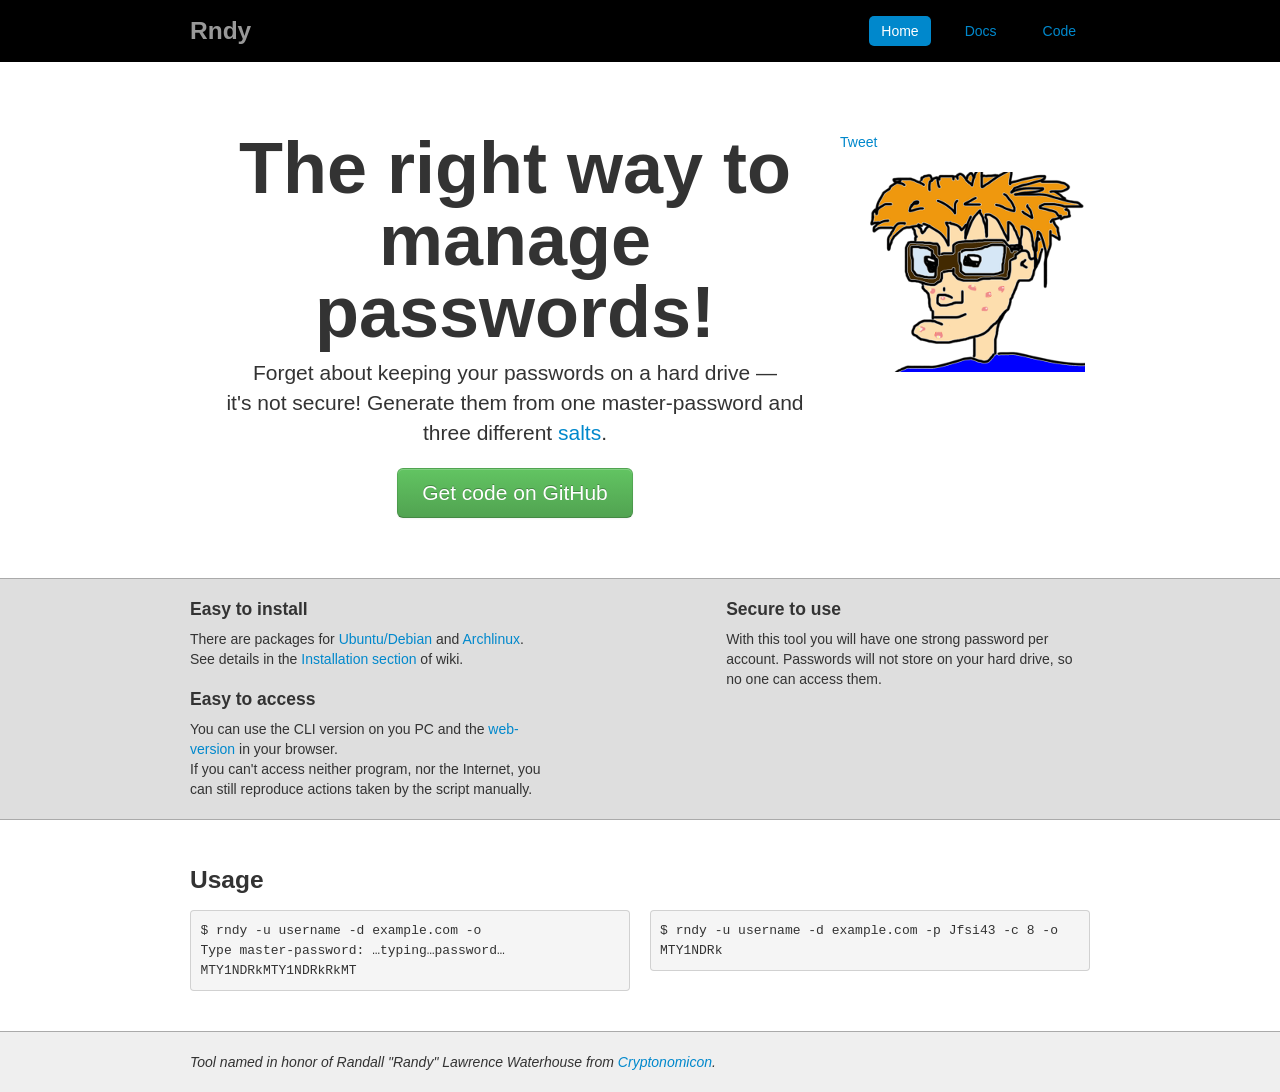
==== index.html @ e41f3a98 "move likes to top" ====
<!DOCTYPE HTML>
<html lang="en">
<head>
    <meta charset="UTF-8">
    <meta name="viewport" content="width=device-width, initial-scale=1, maximum-scale=1">
    <title>Rndy - yet another password manager</title>
    <link rel="shortcut icon" href="favicon.ico">
    <link rel="stylesheet" href="css/bootstrap.min.css" />
    <link rel="stylesheet" href="css/style.css" />
    <link rel="stylesheet" href="css/handheld.css" />
</head>
<body>

    <div id="fb-root"></div>
    <script>(function(d, s, id) {
      var js, fjs = d.getElementsByTagName(s)[0];
      if (d.getElementById(id)) return;
      js = d.createElement(s); js.id = id;
      js.src = "//connect.facebook.net/ru_RU/all.js#xfbml=1&appId=309467619168850";
      fjs.parentNode.insertBefore(js, fjs);
    }(document, 'script', 'facebook-jssdk'));</script>


    <div class="container-narrow">
        <div class="masthead">
            <div class="masthead-inner">
                <ul class="nav nav-pills pull-right">
                    <li class="active"><a href="http://fiskus.github.com/rndy">Home</a></li>
                    <li><a href="https://github.com/fiskus/rndy/wiki">Docs</a></li>
                    <li><a href="https://github.com/fiskus/rndy">Code</a></li>
                </ul>
                <h3 class="muted">Rndy</h3>
            </div>
        </div>
        <div class="jumbotron">
            <div class="jumbotron-inner">
                <h1>The right way to manage passwords!</h1>
                <p class="lead">Forget about keeping your passwords on&nbsp;a&nbsp;hard&nbsp;drive &mdash; it's&nbsp;not&nbsp;secure!
                    Generate them from one&nbsp;master-password and three&nbsp;different&nbsp;<a href="https://en.wikipedia.org/wiki/Salt_(cryptography)">salts</a>.</p>
                <a class="btn btn-large btn-success" href="https://github.com/fiskus/rndy">Get code on GitHub</a>
            </div>
            <div class="social">
                <span class="twitter-like">
                    <a href="https://twitter.com/share" class="twitter-share-button" data-url="http://fiskus.github.com/rndy/" data-via="fiskus" data-count="none">Tweet</a>
                </span>
                <span class="google-like">
                    <div class="g-plusone" data-annotation="inline" data-width="80"></div>
                </span>
                <span class="facebook-like">
                    <div class="fb-like" data-href="http://fiskus.github.com/rndy/" data-send="false" data-layout="button_count" data-width="150" data-show-faces="false"></div>
                </span>
            </div>
        </div>
        <div class="row-fluid marketing">
            <div class="marketing-inner">
                <div class="span5">
                    <h4>Easy to install</h4>
                    <p>There are packages for <a href="files/rndy.deb">Ubuntu/Debian</a> and <a href="https://aur.archlinux.org/packages/rndy-git/">Archlinux</a>.
                        <br>See details in the <a href="https://github.com/fiskus/rndy/wiki/Installation">Installation section</a> of wiki.</p>

                    <h4>Easy to access</h4>
                    <p>You can use the CLI&nbsp;version on you PC and the&nbsp;<a href="http://pass.fiskus.name">web-version</a> in&nbsp;your&nbsp;browser.
                        <br>If you can't access neither program, nor the Internet, you can still reproduce actions taken by the script manually.</p>
                </div>

                <div class="span2"></div>

                <div class="span5">
                  <h4>Secure to use</h4>
                  <p>With this tool you will have one strong password per account. Passwords will not store on your hard drive, so no one can access them.</p>
                </div>
            </div>
        </div>
        <div class="usage">
            <div class="usage-inner row-fluid">
                <div class="span6">
                <h3>Usage</h3>
<pre>$ rndy -u username -d example.com -o
Type master-password: &hellip;typing&hellip;password&hellip;
MTY1NDRkMTY1NDRkRkMT</pre>
                </div>
                <div class="span6">
                <h3>&nbsp;</h3>
<pre>$ rndy -u username -d example.com -p Jfsi43 -c 8 -o
MTY1NDRk</pre>
                </div>
            </div>
        </div>
        <footer class="footer">
            <div class="footer-inner">
                <p><em>Tool named in honor of Randall "Randy" Lawrence Waterhouse from <a href="https://en.wikipedia.org/wiki/Cryptonomicon">Cryptonomicon</a>.</em></p>
            </div>
        </footer>
    </div>

    <script>!function(d,s,id){var js,fjs=d.getElementsByTagName(s)[0];if(!d.getElementById(id)){js=d.createElement(s);js.id=id;js.src="//platform.twitter.com/widgets.js";fjs.parentNode.insertBefore(js,fjs);}}(document,"script","twitter-wjs");</script>

    <!-- Place this tag after the last +1 button tag. -->
    <script type="text/javascript">
      (function() {
        var po = document.createElement('script'); po.type = 'text/javascript'; po.async = true;
        po.src = 'https://apis.google.com/js/plusone.js';
        var s = document.getElementsByTagName('script')[0]; s.parentNode.insertBefore(po, s);
      })();
    </script>
</body>
</html>
---- css/style.css ----
body {
    background-color: #FFF;
}

.container-narrow {
    margin: 0 auto;
}

.masthead {
    background-color: #000;
    margin: 0 0 30px;
}

.masthead-inner {
    margin: 0 auto;
    max-width: 900px;
    padding: 1px 0;
}

.masthead .nav {
    margin: 13px 0;
}

.nav-pills > li {
    margin: 0 0 0 20px;
}

.jumbotron {
    margin: 60px auto;
    text-align: center;
    background: url(../img/mascot.png) no-repeat 700px 50px;
    padding: 0 20px 0 20px;
    display: table;
    width: 900px;
}

.jumbotron-inner {
    display: table-cell;
    width: 650px;
    vertical-align: top;
}

.social  {
    display: table-cell;
    vertical-align: top;
}

.jumbotron h1 {
    font-size: 72px;
    line-height: 1;
}

.jumbotron .btn {
    font-size: 21px;
    padding: 14px 24px;
}

.marketing {
    margin: 30px 0;
    background-color: #DEDEDE;
    border: 1px solid #AAA;
    border-width: 1px 0;
    padding: 0 0 10px;
}

.marketing-inner {
    margin: auto;
    max-width: 900px;
}

.footer {
    margin: 30px 0 0;
    padding: 20px 0 10px;
    border-top: 1px solid #AAA;
    background-color: #EFEFEF;
}

.footer-inner {
    max-width: 900px;
    margin: auto;
}

.marketing-inner h4 {
    margin: 20px 0 10px;
}

.usage {
    overflow: hidden;
}

.usage-inner {
    max-width: 900px;
    margin: auto;
}

.social > span {
    margin: 10px auto;
    text-align: left;
    float: left;
}

.twitter-like {
    width: 100px;
}

.google-like {
    width: 80px;
}

.facebook-like {
    width: 150px;
    margin: 0 -80px 0 0;
}
---- css/handheld.css ----
@media handheld,
screen and ( max-width:640px ),
screen and ( max-device-width:640px ) {
    .masthead-inner,
    .jumbotron,
    .marketing-inner,
    .footer-inner,
    .usage-inner {
        max-width: 100%;
        padding: 1px 20px;
    }

    .jumbotron h1 {
        padding: 0;
        font-size: 36px;
    }

    .jumbotron {
        background: none;
        margin: 30px auto;
    }

    .marketing .marketing-inner>div,
    .usage .usage-inner>div {
        width: auto;
        margin: 0;
        float: none;
    }

    .usage-inner {
        width: auto;
    }
}
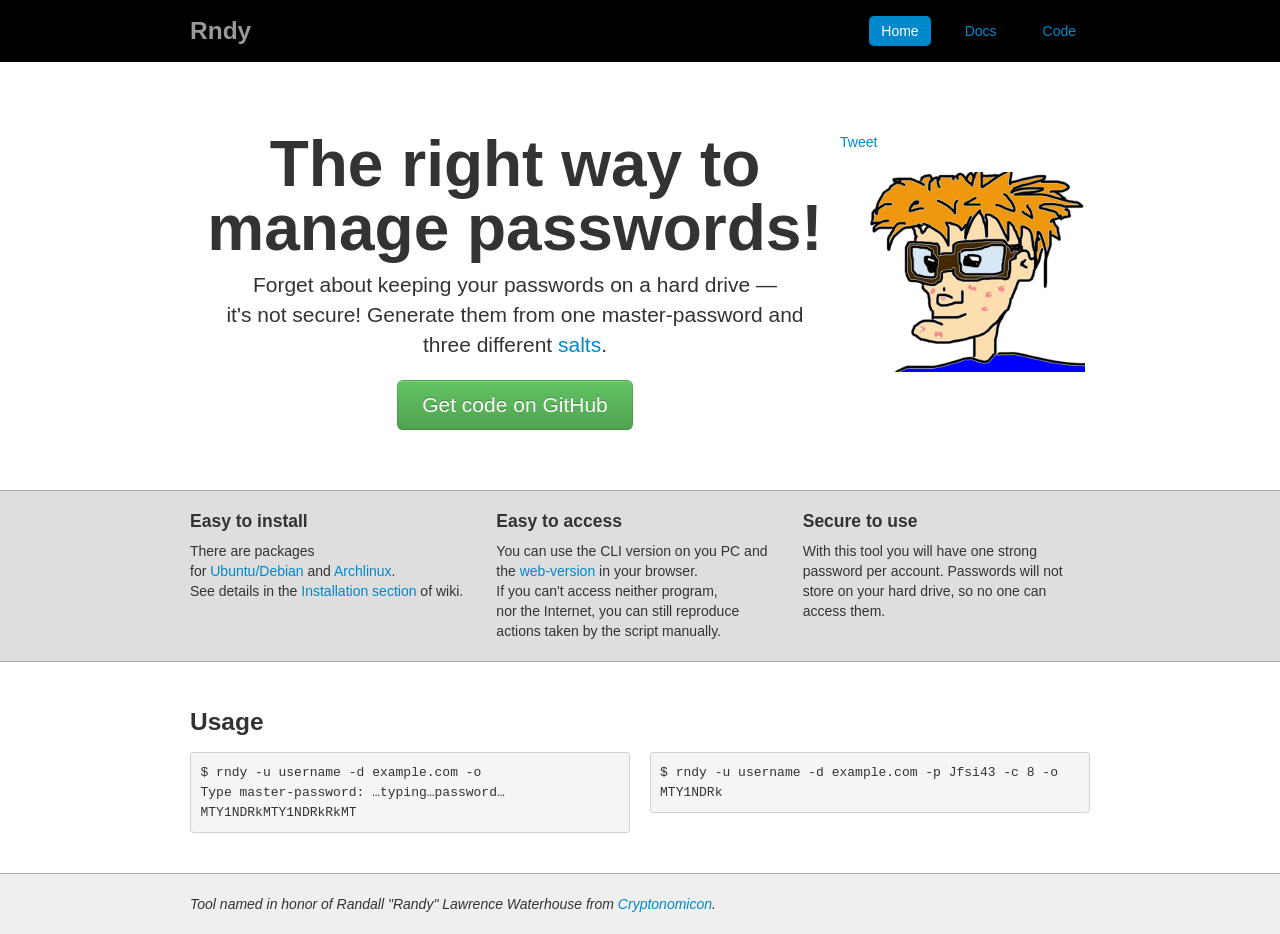
==== commit ca96c439: "more typography fixes" ====
--- a/index.html
+++ b/index.html
@@ -34,7 +34,7 @@
         </div>
         <div class="jumbotron">
             <div class="jumbotron-inner">
-                <h1>The right way to manage passwords!</h1>
+                <h1>The right&nbsp;way to manage&nbsp;passwords!</h1>
                 <p class="lead">Forget about keeping your passwords on&nbsp;a&nbsp;hard&nbsp;drive &mdash; it's&nbsp;not&nbsp;secure!
                     Generate them from one&nbsp;master-password and three&nbsp;different&nbsp;<a href="https://en.wikipedia.org/wiki/Salt_(cryptography)">salts</a>.</p>
                 <a class="btn btn-large btn-success" href="https://github.com/fiskus/rndy">Get code on GitHub</a>
@@ -53,21 +53,19 @@
         </div>
         <div class="row-fluid marketing">
             <div class="marketing-inner">
-                <div class="span5">
+                <div class="span4">
                     <h4>Easy to install</h4>
-                    <p>There are packages for <a href="files/rndy.deb">Ubuntu/Debian</a> and <a href="https://aur.archlinux.org/packages/rndy-git/">Archlinux</a>.
-                        <br>See details in the <a href="https://github.com/fiskus/rndy/wiki/Installation">Installation section</a> of wiki.</p>
-
+                    <p>There are packages for&nbsp;<a href="files/rndy.deb">Ubuntu/Debian</a>&nbsp;and&nbsp;<a href="https://aur.archlinux.org/packages/rndy-git/">Archlinux</a>.
+                        <br>See details in the <a href="https://github.com/fiskus/rndy/wiki/Installation">Installation&nbsp;section</a> of wiki.</p>
+                </div>
+                <div class="span4">
                     <h4>Easy to access</h4>
                     <p>You can use the CLI&nbsp;version on you PC and the&nbsp;<a href="http://pass.fiskus.name">web-version</a> in&nbsp;your&nbsp;browser.
-                        <br>If you can't access neither program, nor the Internet, you can still reproduce actions taken by the script manually.</p>
+                        <br>If you can't access neither&nbsp;program, nor&nbsp;the&nbsp;Internet, you can still reproduce actions taken by&nbsp;the&nbsp;script manually.</p>
                 </div>
-
-                <div class="span2"></div>
-
-                <div class="span5">
-                  <h4>Secure to use</h4>
-                  <p>With this tool you will have one strong password per account. Passwords will not store on your hard drive, so no one can access them.</p>
+                <div class="span4">
+                    <h4>Secure to use</h4>
+                    <p>With this tool you will have one strong password per account. Passwords will not store on your hard drive, so no one can access them.</p>
                 </div>
             </div>
         </div>
--- a/css/style.css
+++ b/css/style.css
@@ -46,7 +46,7 @@
 }
 
 .jumbotron h1 {
-    font-size: 72px;
+    font-size: 64px;
     line-height: 1;
 }
 
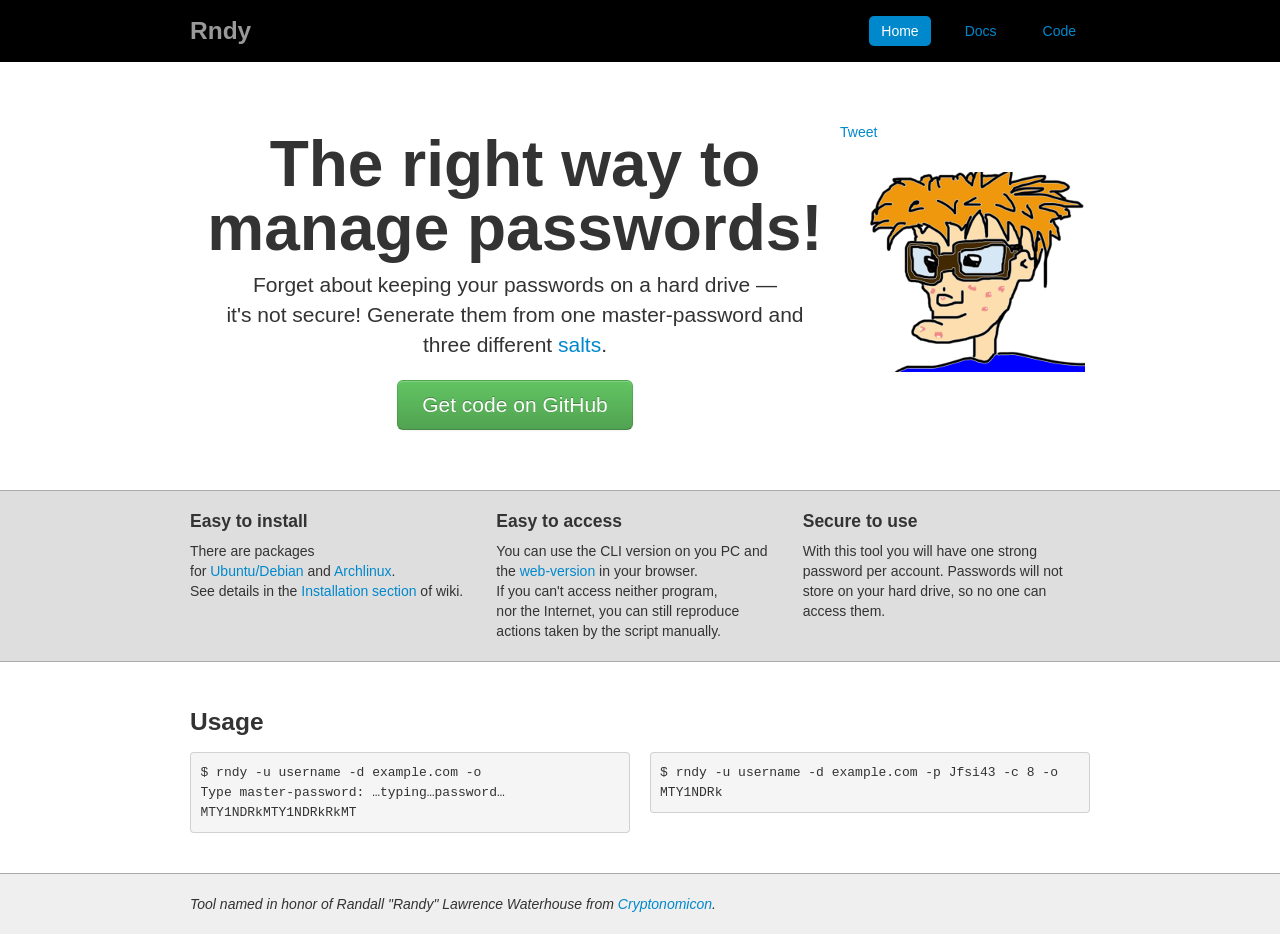
==== commit d9dba743: "add piwik code" ====
--- a/index.html
+++ b/index.html
@@ -101,5 +101,18 @@
         var s = document.getElementsByTagName('script')[0]; s.parentNode.insertBefore(po, s);
       })();
     </script>
+
+    <!-- Piwik -->
+    <script type="text/javascript">
+    var pkBaseURL = (("https:" == document.location.protocol) ? "https://piwik.fiskus.name/" : "http://piwik.fiskus.name/");
+    document.write(unescape("%3Cscript src='" + pkBaseURL + "piwik.js' type='text/javascript'%3E%3C/script%3E"));
+    </script><script type="text/javascript">
+    try {
+    var piwikTracker = Piwik.getTracker(pkBaseURL + "piwik.php", 2);
+    piwikTracker.trackPageView();
+    piwikTracker.enableLinkTracking();
+    } catch( err ) {}
+    </script><noscript><p><img src="http://piwik.fiskus.name/piwik.php?idsite=2" style="border:0" alt="" /></p></noscript>
+    <!-- End Piwik Tracking Code -->
 </body>
 </html>
--- a/css/style.css
+++ b/css/style.css
@@ -94,20 +94,20 @@
 }
 
 .social > span {
-    margin: 10px auto;
+    margin: 0 auto;
     text-align: left;
     float: left;
 }
 
-.twitter-like {
+.social .twitter-like {
     width: 100px;
 }
 
-.google-like {
+.social .google-like {
     width: 80px;
 }
 
-.facebook-like {
+.social .facebook-like {
     width: 150px;
     margin: 0 -80px 0 0;
 }
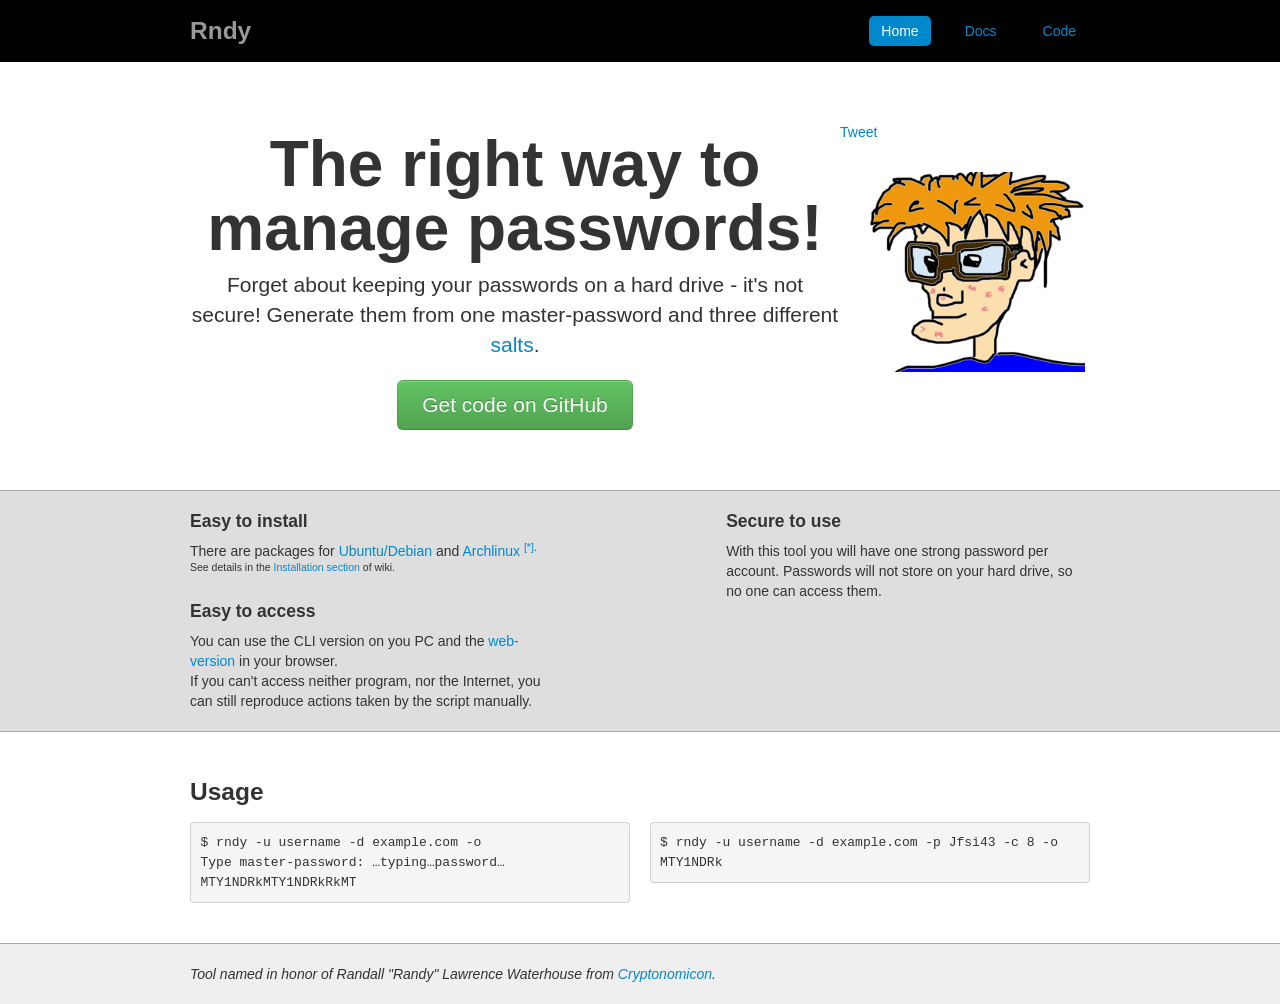
==== commit 4c71ae66: "update links" ====
--- a/index.html
+++ b/index.html
@@ -34,38 +34,41 @@
         </div>
         <div class="jumbotron">
             <div class="jumbotron-inner">
-                <h1>The right&nbsp;way to manage&nbsp;passwords!</h1>
-                <p class="lead">Forget about keeping your passwords on&nbsp;a&nbsp;hard&nbsp;drive &mdash; it's&nbsp;not&nbsp;secure!
-                    Generate them from one&nbsp;master-password and three&nbsp;different&nbsp;<a href="https://en.wikipedia.org/wiki/Salt_(cryptography)">salts</a>.</p>
+                <h1>The right way to manage passwords!</h1>
+                <p class="lead">Forget about keeping your passwords on a hard drive - it's not secure!
+                    Generate them from one master-password and three different <a href="https://en.wikipedia.org/wiki/Salt_(cryptography)">salts</a>.</p>
                 <a class="btn btn-large btn-success" href="https://github.com/fiskus/rndy">Get code on GitHub</a>
             </div>
             <div class="social">
+                <span class="facebook-like">
+                    <div class="fb-like" data-href="http://fiskus.github.com/rndy/" data-send="false" data-width="450" data-show-faces="false"></div>
+                </span>
                 <span class="twitter-like">
                     <a href="https://twitter.com/share" class="twitter-share-button" data-url="http://fiskus.github.com/rndy/" data-via="fiskus" data-count="none">Tweet</a>
                 </span>
                 <span class="google-like">
-                    <div class="g-plusone" data-annotation="inline" data-width="80"></div>
-                </span>
-                <span class="facebook-like">
-                    <div class="fb-like" data-href="http://fiskus.github.com/rndy/" data-send="false" data-layout="button_count" data-width="150" data-show-faces="false"></div>
+                    <div class="g-plusone" data-annotation="inline" data-width="300"></div>
                 </span>
             </div>
         </div>
         <div class="row-fluid marketing">
             <div class="marketing-inner">
-                <div class="span4">
+                <div class="span5">
                     <h4>Easy to install</h4>
-                    <p>There are packages for&nbsp;<a href="files/rndy.deb">Ubuntu/Debian</a>&nbsp;and&nbsp;<a href="https://aur.archlinux.org/packages/rndy-git/">Archlinux</a>.
-                        <br>See details in the <a href="https://github.com/fiskus/rndy/wiki/Installation">Installation&nbsp;section</a> of wiki.</p>
+                    <p>There are packages for <a href="files/rndy-git-20121218.deb">Ubuntu/Debian</a> and <a href="https://aur.archlinux.org/packages/rndy-git/">Archlinux</a>
+                        <sup><a href="files/rndy-git-20121218-1-any.pkg.tar.xz">[*]</a>.
+                        <br>See details in the <a href="https://github.com/fiskus/rndy/wiki/Installation">Installation section</a> of wiki.</p>
+
+                    <h4>Easy to access</h4>
+                    <p>You can use the CLI version on you PC and the <a href="http://pass.fiskus.name">web-version</a> in your browser.
+                        <br>If you can't access neither program, nor the Internet, you can still reproduce actions taken by the script manually.</p>
                 </div>
-                <div class="span4">
-                    <h4>Easy to access</h4>
-                    <p>You can use the CLI&nbsp;version on you PC and the&nbsp;<a href="http://pass.fiskus.name">web-version</a> in&nbsp;your&nbsp;browser.
-                        <br>If you can't access neither&nbsp;program, nor&nbsp;the&nbsp;Internet, you can still reproduce actions taken by&nbsp;the&nbsp;script manually.</p>
-                </div>
-                <div class="span4">
-                    <h4>Secure to use</h4>
-                    <p>With this tool you will have one strong password per account. Passwords will not store on your hard drive, so no one can access them.</p>
+
+                <div class="span2"></div>
+
+                <div class="span5">
+                  <h4>Secure to use</h4>
+                  <p>With this tool you will have one strong password per account. Passwords will not store on your hard drive, so no one can access them.</p>
                 </div>
             </div>
         </div>
@@ -101,18 +104,5 @@
         var s = document.getElementsByTagName('script')[0]; s.parentNode.insertBefore(po, s);
       })();
     </script>
-
-    <!-- Piwik -->
-    <script type="text/javascript">
-    var pkBaseURL = (("https:" == document.location.protocol) ? "https://piwik.fiskus.name/" : "http://piwik.fiskus.name/");
-    document.write(unescape("%3Cscript src='" + pkBaseURL + "piwik.js' type='text/javascript'%3E%3C/script%3E"));
-    </script><script type="text/javascript">
-    try {
-    var piwikTracker = Piwik.getTracker(pkBaseURL + "piwik.php", 2);
-    piwikTracker.trackPageView();
-    piwikTracker.enableLinkTracking();
-    } catch( err ) {}
-    </script><noscript><p><img src="http://piwik.fiskus.name/piwik.php?idsite=2" style="border:0" alt="" /></p></noscript>
-    <!-- End Piwik Tracking Code -->
 </body>
 </html>
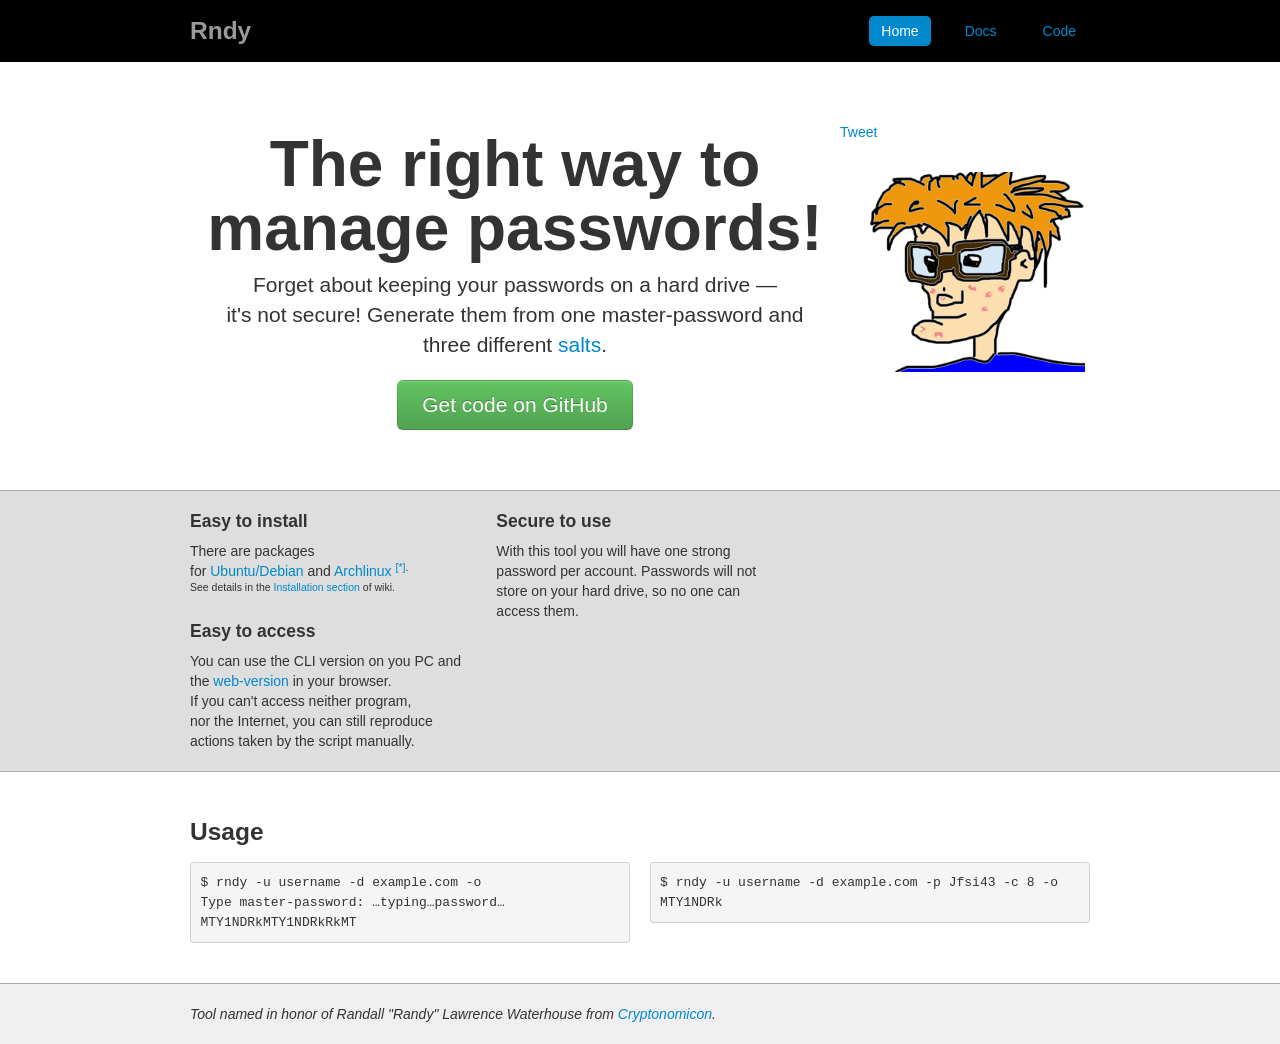
==== commit 9152f11e: "merge with latest" ====
--- a/index.html
+++ b/index.html
@@ -34,41 +34,38 @@
         </div>
         <div class="jumbotron">
             <div class="jumbotron-inner">
-                <h1>The right way to manage passwords!</h1>
-                <p class="lead">Forget about keeping your passwords on a hard drive - it's not secure!
-                    Generate them from one master-password and three different <a href="https://en.wikipedia.org/wiki/Salt_(cryptography)">salts</a>.</p>
+                <h1>The right&nbsp;way to manage&nbsp;passwords!</h1>
+                <p class="lead">Forget about keeping your passwords on&nbsp;a&nbsp;hard&nbsp;drive &mdash; it's&nbsp;not&nbsp;secure!
+                    Generate them from one&nbsp;master-password and three&nbsp;different&nbsp;<a href="https://en.wikipedia.org/wiki/Salt_(cryptography)">salts</a>.</p>
                 <a class="btn btn-large btn-success" href="https://github.com/fiskus/rndy">Get code on GitHub</a>
             </div>
             <div class="social">
-                <span class="facebook-like">
-                    <div class="fb-like" data-href="http://fiskus.github.com/rndy/" data-send="false" data-width="450" data-show-faces="false"></div>
-                </span>
                 <span class="twitter-like">
                     <a href="https://twitter.com/share" class="twitter-share-button" data-url="http://fiskus.github.com/rndy/" data-via="fiskus" data-count="none">Tweet</a>
                 </span>
                 <span class="google-like">
-                    <div class="g-plusone" data-annotation="inline" data-width="300"></div>
+                    <div class="g-plusone" data-annotation="inline" data-width="80"></div>
+                </span>
+                <span class="facebook-like">
+                    <div class="fb-like" data-href="http://fiskus.github.com/rndy/" data-send="false" data-layout="button_count" data-width="150" data-show-faces="false"></div>
                 </span>
             </div>
         </div>
         <div class="row-fluid marketing">
             <div class="marketing-inner">
-                <div class="span5">
+                <div class="span4">
                     <h4>Easy to install</h4>
-                    <p>There are packages for <a href="files/rndy-git-20121218.deb">Ubuntu/Debian</a> and <a href="https://aur.archlinux.org/packages/rndy-git/">Archlinux</a>
+                    <p>There are packages for&nbsp;<a href="files/rndy-git-20121218.deb">Ubuntu/Debian</a>&nbsp;and&nbsp;<a href="https://aur.archlinux.org/packages/rndy-git/">Archlinux</a>
                         <sup><a href="files/rndy-git-20121218-1-any.pkg.tar.xz">[*]</a>.
-                        <br>See details in the <a href="https://github.com/fiskus/rndy/wiki/Installation">Installation section</a> of wiki.</p>
+                        <br>See details in the <a href="https://github.com/fiskus/rndy/wiki/Installation">Installation&nbsp;section</a> of wiki.</p>
 
                     <h4>Easy to access</h4>
-                    <p>You can use the CLI version on you PC and the <a href="http://pass.fiskus.name">web-version</a> in your browser.
-                        <br>If you can't access neither program, nor the Internet, you can still reproduce actions taken by the script manually.</p>
+                    <p>You can use the CLI&nbsp;version on you PC and the&nbsp;<a href="http://pass.fiskus.name">web-version</a> in&nbsp;your&nbsp;browser.
+                        <br>If you can't access neither&nbsp;program, nor&nbsp;the&nbsp;Internet, you can still reproduce actions taken by&nbsp;the&nbsp;script manually.</p>
                 </div>
-
-                <div class="span2"></div>
-
-                <div class="span5">
-                  <h4>Secure to use</h4>
-                  <p>With this tool you will have one strong password per account. Passwords will not store on your hard drive, so no one can access them.</p>
+                <div class="span4">
+                    <h4>Secure to use</h4>
+                    <p>With this tool you will have one strong password per account. Passwords will not store on your hard drive, so no one can access them.</p>
                 </div>
             </div>
         </div>
@@ -104,5 +101,18 @@
         var s = document.getElementsByTagName('script')[0]; s.parentNode.insertBefore(po, s);
       })();
     </script>
+
+    <!-- Piwik -->
+    <script type="text/javascript">
+    var pkBaseURL = (("https:" == document.location.protocol) ? "https://piwik.fiskus.name/" : "http://piwik.fiskus.name/");
+    document.write(unescape("%3Cscript src='" + pkBaseURL + "piwik.js' type='text/javascript'%3E%3C/script%3E"));
+    </script><script type="text/javascript">
+    try {
+    var piwikTracker = Piwik.getTracker(pkBaseURL + "piwik.php", 2);
+    piwikTracker.trackPageView();
+    piwikTracker.enableLinkTracking();
+    } catch( err ) {}
+    </script><noscript><p><img src="http://piwik.fiskus.name/piwik.php?idsite=2" style="border:0" alt="" /></p></noscript>
+    <!-- End Piwik Tracking Code -->
 </body>
 </html>
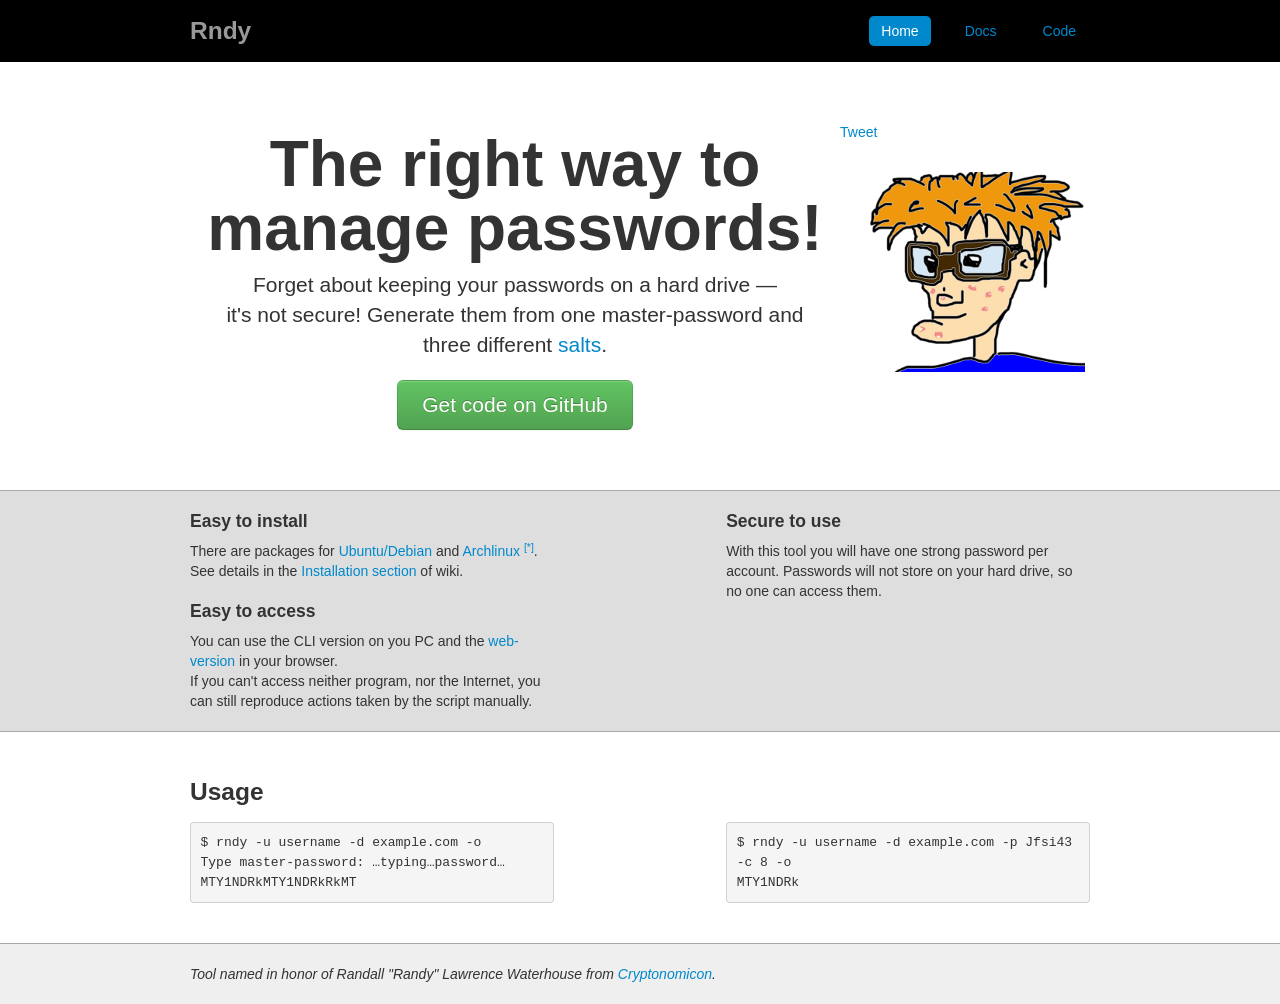
==== commit a575e40b: "fix merge" ====
--- a/index.html
+++ b/index.html
@@ -53,17 +53,18 @@
         </div>
         <div class="row-fluid marketing">
             <div class="marketing-inner">
-                <div class="span4">
+                <div class="span5">
                     <h4>Easy to install</h4>
                     <p>There are packages for&nbsp;<a href="files/rndy-git-20121218.deb">Ubuntu/Debian</a>&nbsp;and&nbsp;<a href="https://aur.archlinux.org/packages/rndy-git/">Archlinux</a>
-                        <sup><a href="files/rndy-git-20121218-1-any.pkg.tar.xz">[*]</a>.
+                        <sup><a href="files/rndy-git-20121218-1-any.pkg.tar.xz">[*]</a></sup>.
                         <br>See details in the <a href="https://github.com/fiskus/rndy/wiki/Installation">Installation&nbsp;section</a> of wiki.</p>
 
                     <h4>Easy to access</h4>
                     <p>You can use the CLI&nbsp;version on you PC and the&nbsp;<a href="http://pass.fiskus.name">web-version</a> in&nbsp;your&nbsp;browser.
                         <br>If you can't access neither&nbsp;program, nor&nbsp;the&nbsp;Internet, you can still reproduce actions taken by&nbsp;the&nbsp;script manually.</p>
                 </div>
-                <div class="span4">
+                <div class="span2"></div>
+                <div class="span5">
                     <h4>Secure to use</h4>
                     <p>With this tool you will have one strong password per account. Passwords will not store on your hard drive, so no one can access them.</p>
                 </div>
@@ -71,13 +72,14 @@
         </div>
         <div class="usage">
             <div class="usage-inner row-fluid">
-                <div class="span6">
+                <div class="span5">
                 <h3>Usage</h3>
 <pre>$ rndy -u username -d example.com -o
 Type master-password: &hellip;typing&hellip;password&hellip;
 MTY1NDRkMTY1NDRkRkMT</pre>
                 </div>
-                <div class="span6">
+                <div class="span2"></div>
+                <div class="span5">
                 <h3>&nbsp;</h3>
 <pre>$ rndy -u username -d example.com -p Jfsi43 -c 8 -o
 MTY1NDRk</pre>
